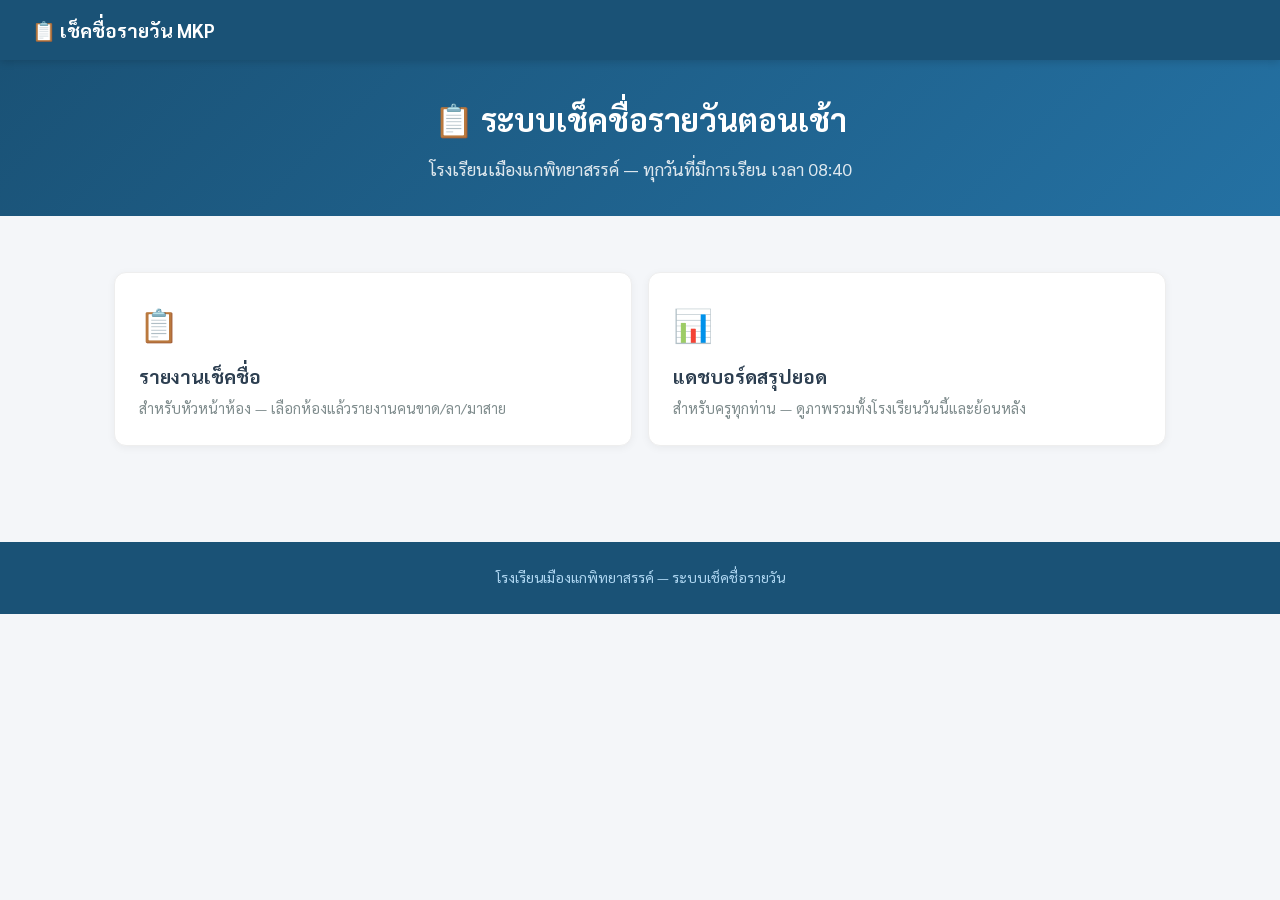
==== index.html @ 5b347169 "Initial commit: MKP daily attendance system Web app for room leaders to report daily attendance, wit" ====
<!DOCTYPE html>
<html lang="th">
<head>
  <meta charset="UTF-8">
  <meta name="viewport" content="width=device-width, initial-scale=1.0">
  <title>ระบบเช็คชื่อรายวัน — โรงเรียนเมืองแกพิทยาสรรค์</title>
  <link rel="preconnect" href="https://fonts.googleapis.com">
  <link href="https://fonts.googleapis.com/css2?family=Sarabun:wght@400;600;700&display=swap" rel="stylesheet">
  <link rel="stylesheet" href="assets/css/style.css">
  <style>
    .link-grid {
      display: grid; gap: 1rem; grid-template-columns: repeat(auto-fit, minmax(240px,1fr));
      margin-top: 1.5rem;
    }
    .link-card {
      display: block; background: #fff; border: 1px solid #eee; border-radius: 12px;
      padding: 1.5rem; text-decoration: none; color: inherit;
      box-shadow: 0 2px 8px rgba(0,0,0,0.05); transition: box-shadow 0.15s;
    }
    .link-card:hover { box-shadow: 0 4px 16px rgba(0,0,0,0.1); }
    .link-card .emoji { font-size: 2rem; }
    .link-card h2 { margin: 0.5rem 0 0.25rem; font-size: 1.2rem; }
    .link-card p { margin: 0; color: var(--muted,#666); font-size: 0.9rem; }
  </style>
</head>
<body>

<nav class="navbar">
  <a href="index.html" class="navbar-brand">📋 เช็คชื่อรายวัน MKP</a>
</nav>

<div class="hero" style="padding:2rem;">
  <h1>📋 ระบบเช็คชื่อรายวันตอนเช้า</h1>
  <p>โรงเรียนเมืองแกพิทยาสรรค์ — ทุกวันที่มีการเรียน เวลา 08:40</p>
</div>

<div class="container">
  <div class="link-grid">
    <a href="report.html" class="link-card">
      <div class="emoji">📋</div>
      <h2>รายงานเช็คชื่อ</h2>
      <p>สำหรับหัวหน้าห้อง — เลือกห้องแล้วรายงานคนขาด/ลา/มาสาย</p>
    </a>
    <a href="dashboard.html" class="link-card">
      <div class="emoji">📊</div>
      <h2>แดชบอร์ดสรุปยอด</h2>
      <p>สำหรับครูทุกท่าน — ดูภาพรวมทั้งโรงเรียนวันนี้และย้อนหลัง</p>
    </a>
  </div>
</div>

<div class="footer">
  <p>โรงเรียนเมืองแกพิทยาสรรค์ — ระบบเช็คชื่อรายวัน</p>
</div>

</body>
</html>
---- assets/css/style.css ----
/* ==========================================
   Krumon Website — Main Stylesheet
   ห้องเรียนครูม่อน (Teacher Kru Mon)
   ========================================== */

:root {
  --primary: #1a5276;
  --primary-light: #2471a3;
  --accent: #922b21;
  --green: #1d8348;
  --bg: #f4f6f9;
  --card-bg: #ffffff;
  --text: #2c3e50;
  --muted: #7f8c8d;
  --border: #d5d8dc;
  --shadow: 0 2px 12px rgba(0,0,0,0.08);
  --radius: 10px;
  --font: 'Sarabun', 'Tahoma', sans-serif;
}

* { box-sizing: border-box; margin: 0; padding: 0; }

body {
  font-family: var(--font);
  background: var(--bg);
  color: var(--text);
  line-height: 1.7;
  font-size: 16px;
}

/* ---- Navbar ---- */
.navbar {
  background: var(--primary);
  color: #fff;
  padding: 0 2rem;
  display: flex;
  align-items: center;
  justify-content: space-between;
  height: 60px;
  position: sticky;
  top: 0;
  z-index: 100;
  box-shadow: 0 2px 8px rgba(0,0,0,0.15);
}
.navbar-brand {
  font-size: 1.2rem;
  font-weight: 700;
  text-decoration: none;
  color: #fff;
}
.navbar-nav { display: flex; gap: 1.5rem; list-style: none; }
.navbar-nav a { color: #cce3f5; text-decoration: none; font-size: 0.95rem; transition: color 0.2s; }
.navbar-nav a:hover { color: #fff; }

/* ---- Hero ---- */
.hero {
  background: linear-gradient(135deg, var(--primary) 0%, var(--primary-light) 100%);
  color: #fff;
  padding: 3rem 2rem;
  text-align: center;
}
.hero h1 { font-size: 2rem; margin-bottom: 0.5rem; }
.hero p { font-size: 1.1rem; opacity: 0.85; }

/* ---- Container ---- */
.container { max-width: 1100px; margin: 0 auto; padding: 2rem 1.5rem; }

/* ---- Section heading ---- */
.section-title {
  font-size: 1.4rem;
  font-weight: 700;
  color: var(--primary);
  border-left: 5px solid var(--primary);
  padding-left: 1rem;
  margin-bottom: 1.5rem;
}

/* ---- Cards grid ---- */
.cards-grid {
  display: grid;
  grid-template-columns: repeat(auto-fill, minmax(300px, 1fr));
  gap: 1.5rem;
  margin-bottom: 2rem;
}

.card {
  background: var(--card-bg);
  border-radius: var(--radius);
  box-shadow: var(--shadow);
  padding: 1.5rem;
  border-top: 4px solid var(--primary);
  transition: transform 0.2s, box-shadow 0.2s;
}
.card:hover { transform: translateY(-3px); box-shadow: 0 6px 20px rgba(0,0,0,0.12); }
.card-badge {
  display: inline-block;
  background: var(--primary-light);
  color: #fff;
  font-size: 0.75rem;
  padding: 2px 10px;
  border-radius: 20px;
  margin-bottom: 0.75rem;
}
.card h3 { font-size: 1.1rem; margin-bottom: 0.5rem; color: var(--primary); }
.card p { font-size: 0.9rem; color: var(--muted); margin-bottom: 1rem; }
.card-meta { font-size: 0.82rem; color: var(--muted); margin-bottom: 1rem; }

/* ---- Buttons ---- */
.btn {
  display: inline-flex;
  align-items: center;
  gap: 6px;
  padding: 0.5rem 1.2rem;
  border-radius: 6px;
  font-size: 0.9rem;
  font-weight: 600;
  text-decoration: none;
  cursor: pointer;
  border: none;
  transition: background 0.2s, opacity 0.2s;
}
.btn-primary { background: var(--primary); color: #fff; }
.btn-primary:hover { background: var(--primary-light); }
.btn-accent { background: var(--accent); color: #fff; }
.btn-accent:hover { opacity: 0.85; }
.btn-outline {
  background: transparent;
  color: var(--primary);
  border: 2px solid var(--primary);
}
.btn-outline:hover { background: var(--primary); color: #fff; }
.btn-group { display: flex; gap: 0.75rem; flex-wrap: wrap; }

/* ---- PDF Viewer ---- */
.pdf-viewer-frame {
  width: 100%;
  height: 80vh;
  min-height: 600px;
  border: none;
  border-radius: var(--radius);
  box-shadow: var(--shadow);
}
.pdf-fallback {
  background: #fff;
  border-radius: var(--radius);
  padding: 2rem;
  text-align: center;
  box-shadow: var(--shadow);
}
.pdf-fallback p { color: var(--muted); margin-bottom: 1rem; }

/* ---- Breadcrumb ---- */
.breadcrumb {
  font-size: 0.85rem;
  color: var(--muted);
  margin-bottom: 1.5rem;
}
.breadcrumb a { color: var(--primary-light); text-decoration: none; }
.breadcrumb a:hover { text-decoration: underline; }
.breadcrumb span { margin: 0 0.4rem; }

/* ---- Info box ---- */
.info-box {
  background: #eaf2ff;
  border-left: 4px solid var(--primary-light);
  padding: 1rem 1.2rem;
  border-radius: 0 var(--radius) var(--radius) 0;
  margin-bottom: 1.5rem;
  font-size: 0.92rem;
}
.info-box strong { color: var(--primary); }

/* ---- Tag ---- */
.tag {
  display: inline-block;
  padding: 2px 10px;
  border-radius: 20px;
  font-size: 0.78rem;
  font-weight: 600;
  margin-right: 4px;
  margin-bottom: 4px;
}
.tag-blue { background: #d6eaf8; color: var(--primary); }
.tag-green { background: #d5f5e3; color: var(--green); }
.tag-red { background: #fadbd8; color: var(--accent); }

/* ---- Classroom Forms ---- */
.form-card {
  max-width: 480px;
  margin: 2rem auto;
  background: var(--card-bg);
  border-radius: var(--radius);
  box-shadow: var(--shadow);
  padding: 2rem;
  border-top: 4px solid var(--primary);
}
.form-group { margin-bottom: 1.2rem; }
.form-group label {
  display: block;
  font-weight: 600;
  margin-bottom: 0.4rem;
  color: var(--text);
  font-size: 0.95rem;
}
.form-control {
  width: 100%;
  padding: 0.6rem 0.9rem;
  border: 2px solid var(--border);
  border-radius: 6px;
  font-family: var(--font);
  font-size: 1rem;
  color: var(--text);
  transition: border-color 0.2s;
  background: #fff;
}
.form-control:focus { outline: none; border-color: var(--primary-light); }
.form-hint { font-size: 0.82rem; color: var(--muted); margin-top: 0.3rem; }
.alert {
  padding: 1rem 1.2rem;
  border-radius: var(--radius);
  margin-bottom: 1rem;
  font-weight: 600;
  display: none;
}
.alert-success { background: #d5f5e3; color: var(--green); border-left: 4px solid var(--green); }
.alert-error { background: #fadbd8; color: var(--accent); border-left: 4px solid var(--accent); }
.btn-full { width: 100%; justify-content: center; padding: 0.75rem; font-size: 1rem; }

.classroom-hub {
  display: grid;
  grid-template-columns: repeat(auto-fill, minmax(200px, 1fr));
  gap: 1.5rem;
  max-width: 760px;
  margin: 2.5rem auto;
}
.hub-card {
  background: var(--card-bg);
  border-radius: var(--radius);
  box-shadow: var(--shadow);
  padding: 2rem 1.5rem;
  text-align: center;
  text-decoration: none;
  color: var(--text);
  border-top: 4px solid var(--primary);
  transition: transform 0.2s, box-shadow 0.2s;
}
.hub-card:hover { transform: translateY(-4px); box-shadow: 0 8px 24px rgba(0,0,0,0.13); }
.hub-card .hub-icon { font-size: 2.8rem; margin-bottom: 0.75rem; }
.hub-card h3 { font-size: 1.1rem; margin-bottom: 0.4rem; }
.hub-card p { font-size: 0.88rem; color: var(--muted); }

/* ---- Class Tabs ---- */
.class-tabs {
  display: flex;
  border-bottom: 2px solid var(--border);
  margin-bottom: 0.5rem;
  gap: 0;
}
.class-tab {
  flex: 1;
  padding: 0.6rem;
  text-align: center;
  background: none;
  border: none;
  border-bottom: 3px solid transparent;
  margin-bottom: -2px;
  font-family: var(--font);
  font-size: 1rem;
  font-weight: 600;
  cursor: pointer;
  color: var(--muted);
  transition: all 0.2s;
}
.class-tab.active { color: var(--primary); border-bottom-color: var(--primary); }
.class-tab:hover  { color: var(--primary-light); }

/* ---- Status Buttons ---- */
.status-grid {
  display: flex;
  flex-wrap: wrap;
  gap: 0.5rem;
}
.status-btn {
  flex: 1 1 calc(33% - 0.5rem);
  padding: 0.55rem 0.4rem;
  border: 2px solid var(--border);
  border-radius: 6px;
  background: #fff;
  font-family: var(--font);
  font-size: 0.88rem;
  cursor: pointer;
  color: var(--muted);
  transition: all 0.15s;
  text-align: center;
}
.status-btn:hover { border-color: var(--primary-light); color: var(--primary); }
.active-present  { border-color: #1d8348 !important; background: #d5f5e3 !important; color: #1d8348 !important; font-weight: 700; }
.active-leave    { border-color: #1a5276 !important; background: #d6eaf8 !important; color: #1a5276 !important; font-weight: 700; }
.active-absent   { border-color: #922b21 !important; background: #fadbd8 !important; color: #922b21 !important; font-weight: 700; }
.active-late     { border-color: #b7950b !important; background: #fef9e7 !important; color: #b7950b !important; font-weight: 700; }
.active-activity { border-color: #6c3483 !important; background: #f5eef8 !important; color: #6c3483 !important; font-weight: 700; }

/* ---- Photo Upload ---- */
.photo-upload-area {
  border: 2px dashed var(--border);
  border-radius: var(--radius);
  padding: 1.5rem;
  text-align: center;
  cursor: pointer;
  color: var(--muted);
  transition: border-color 0.2s, background 0.2s;
  min-height: 110px;
  display: flex;
  align-items: center;
  justify-content: center;
  flex-direction: column;
  gap: 0.4rem;
}
.photo-upload-area:hover { border-color: var(--primary-light); background: #f0f7ff; }
.photo-upload-area.has-photo { border-color: #1d8348; padding: 0.5rem; }
.photo-upload-area .upload-icon { font-size: 2rem; }
.photo-upload-area small { font-size: 0.8rem; }

/* ---- Attendance Stats ---- */
.attend-stats {
  display: flex;
  gap: 0.5rem;
  flex-wrap: wrap;
  margin-bottom: 1rem;
}
.stat-item {
  flex: 1 1 80px;
  text-align: center;
  padding: 0.6rem 0.4rem;
  border-radius: 8px;
  font-size: 0.82rem;
  line-height: 1.6;
}
.stat-item strong { font-size: 1.3rem; display: block; }
.stat-present  { background: #d5f5e3; color: #1d8348; }
.stat-absent   { background: #fadbd8; color: #922b21; }
.stat-late     { background: #fef9e7; color: #b7950b; }
.stat-leave    { background: #d6eaf8; color: #1a5276; }
.stat-activity { background: #f5eef8; color: #6c3483; }
.attend-bar-wrap {
  background: #eee;
  border-radius: 20px;
  height: 18px;
  overflow: hidden;
  position: relative;
}
.attend-bar {
  height: 100%;
  border-radius: 20px;
  transition: width 0.6s ease;
  display: flex;
  align-items: center;
  justify-content: center;
  font-size: 0.75rem;
  font-weight: 700;
  color: #fff;
}

/* ---- Footer ---- */
.footer {
  background: var(--primary);
  color: #aed6f1;
  text-align: center;
  padding: 1.5rem;
  font-size: 0.88rem;
  margin-top: 4rem;
}
.footer a { color: #aed6f1; }

/* ---- Responsive ---- */
@media (max-width: 640px) {
  .navbar { padding: 0 1rem; }
  .navbar-nav { gap: 1rem; }
  .hero h1 { font-size: 1.4rem; }
  .cards-grid { grid-template-columns: 1fr; }
  .pdf-viewer-frame { height: 60vh; }
}
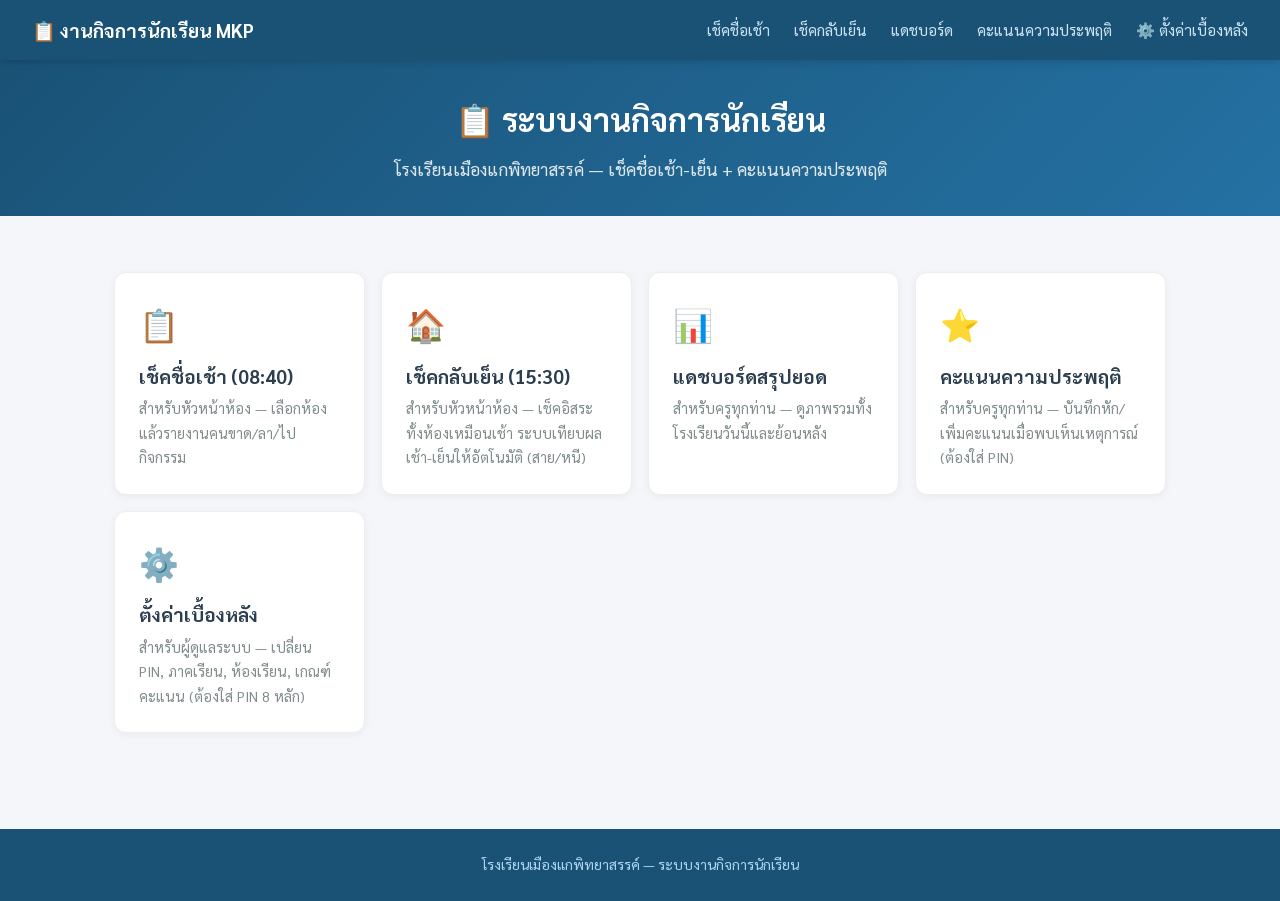
==== commit 005aba2b: "Expand to full student-affairs system: evening check, behavior scores, PIN/settings, tiered permissi" ====
--- a/index.html
+++ b/index.html
@@ -3,7 +3,7 @@
 <head>
   <meta charset="UTF-8">
   <meta name="viewport" content="width=device-width, initial-scale=1.0">
-  <title>ระบบเช็คชื่อรายวัน — โรงเรียนเมืองแกพิทยาสรรค์</title>
+  <title>ระบบงานกิจการนักเรียน — โรงเรียนเมืองแกพิทยาสรรค์</title>
   <link rel="preconnect" href="https://fonts.googleapis.com">
   <link href="https://fonts.googleapis.com/css2?family=Sarabun:wght@400;600;700&display=swap" rel="stylesheet">
   <link rel="stylesheet" href="assets/css/style.css">
@@ -26,31 +26,53 @@
 <body>
 
 <nav class="navbar">
-  <a href="index.html" class="navbar-brand">📋 เช็คชื่อรายวัน MKP</a>
+  <a href="index.html" class="navbar-brand">📋 งานกิจการนักเรียน MKP</a>
+  <ul class="navbar-nav">
+    <li><a href="report.html">เช็คชื่อเช้า</a></li>
+    <li><a href="report-evening.html">เช็คกลับเย็น</a></li>
+    <li><a href="dashboard.html">แดชบอร์ด</a></li>
+    <li><a href="behavior.html">คะแนนความประพฤติ</a></li>
+    <li><a href="settings.html">⚙️ ตั้งค่าเบื้องหลัง</a></li>
+  </ul>
 </nav>
 
 <div class="hero" style="padding:2rem;">
-  <h1>📋 ระบบเช็คชื่อรายวันตอนเช้า</h1>
-  <p>โรงเรียนเมืองแกพิทยาสรรค์ — ทุกวันที่มีการเรียน เวลา 08:40</p>
+  <h1>📋 ระบบงานกิจการนักเรียน</h1>
+  <p>โรงเรียนเมืองแกพิทยาสรรค์ — เช็คชื่อเช้า-เย็น + คะแนนความประพฤติ</p>
 </div>
 
 <div class="container">
   <div class="link-grid">
     <a href="report.html" class="link-card">
       <div class="emoji">📋</div>
-      <h2>รายงานเช็คชื่อ</h2>
-      <p>สำหรับหัวหน้าห้อง — เลือกห้องแล้วรายงานคนขาด/ลา/มาสาย</p>
+      <h2>เช็คชื่อเช้า (08:40)</h2>
+      <p>สำหรับหัวหน้าห้อง — เลือกห้องแล้วรายงานคนขาด/ลา/ไปกิจกรรม</p>
+    </a>
+    <a href="report-evening.html" class="link-card">
+      <div class="emoji">🏠</div>
+      <h2>เช็คกลับเย็น (15:30)</h2>
+      <p>สำหรับหัวหน้าห้อง — เช็คอิสระทั้งห้องเหมือนเช้า ระบบเทียบผลเช้า-เย็นให้อัตโนมัติ (สาย/หนี)</p>
     </a>
     <a href="dashboard.html" class="link-card">
       <div class="emoji">📊</div>
       <h2>แดชบอร์ดสรุปยอด</h2>
       <p>สำหรับครูทุกท่าน — ดูภาพรวมทั้งโรงเรียนวันนี้และย้อนหลัง</p>
     </a>
+    <a href="behavior.html" class="link-card">
+      <div class="emoji">⭐</div>
+      <h2>คะแนนความประพฤติ</h2>
+      <p>สำหรับครูทุกท่าน — บันทึกหัก/เพิ่มคะแนนเมื่อพบเห็นเหตุการณ์ (ต้องใส่ PIN)</p>
+    </a>
+    <a href="settings.html" class="link-card">
+      <div class="emoji">⚙️</div>
+      <h2>ตั้งค่าเบื้องหลัง</h2>
+      <p>สำหรับผู้ดูแลระบบ — เปลี่ยน PIN, ภาคเรียน, ห้องเรียน, เกณฑ์คะแนน (ต้องใส่ PIN 8 หลัก)</p>
+    </a>
   </div>
 </div>
 
 <div class="footer">
-  <p>โรงเรียนเมืองแกพิทยาสรรค์ — ระบบเช็คชื่อรายวัน</p>
+  <p>โรงเรียนเมืองแกพิทยาสรรค์ — ระบบงานกิจการนักเรียน</p>
 </div>
 
 </body>
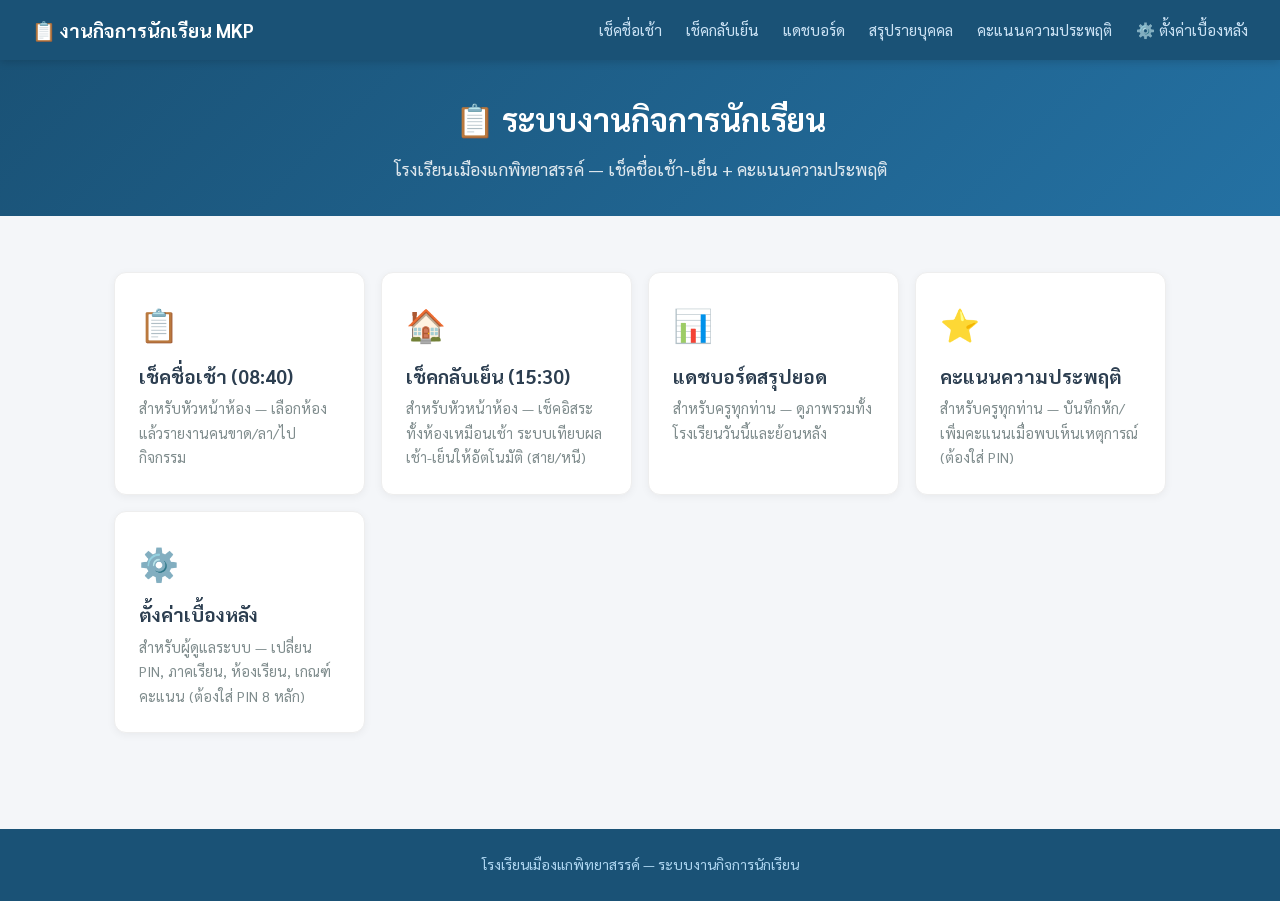
==== commit cb88b7aa: "เพิ่มหน้าสรุปการมาเรียนรายบุคคล (ไม่ใส่ PIN) + เลือกนักเรียนหลายคนพร้อมกันได้ หน้าใหม่ attendance-su" ====
--- a/index.html
+++ b/index.html
@@ -31,6 +31,7 @@
     <li><a href="report.html">เช็คชื่อเช้า</a></li>
     <li><a href="report-evening.html">เช็คกลับเย็น</a></li>
     <li><a href="dashboard.html">แดชบอร์ด</a></li>
+    <li><a href="attendance-summary.html">สรุปรายบุคคล</a></li>
     <li><a href="behavior.html">คะแนนความประพฤติ</a></li>
     <li><a href="settings.html">⚙️ ตั้งค่าเบื้องหลัง</a></li>
   </ul>
